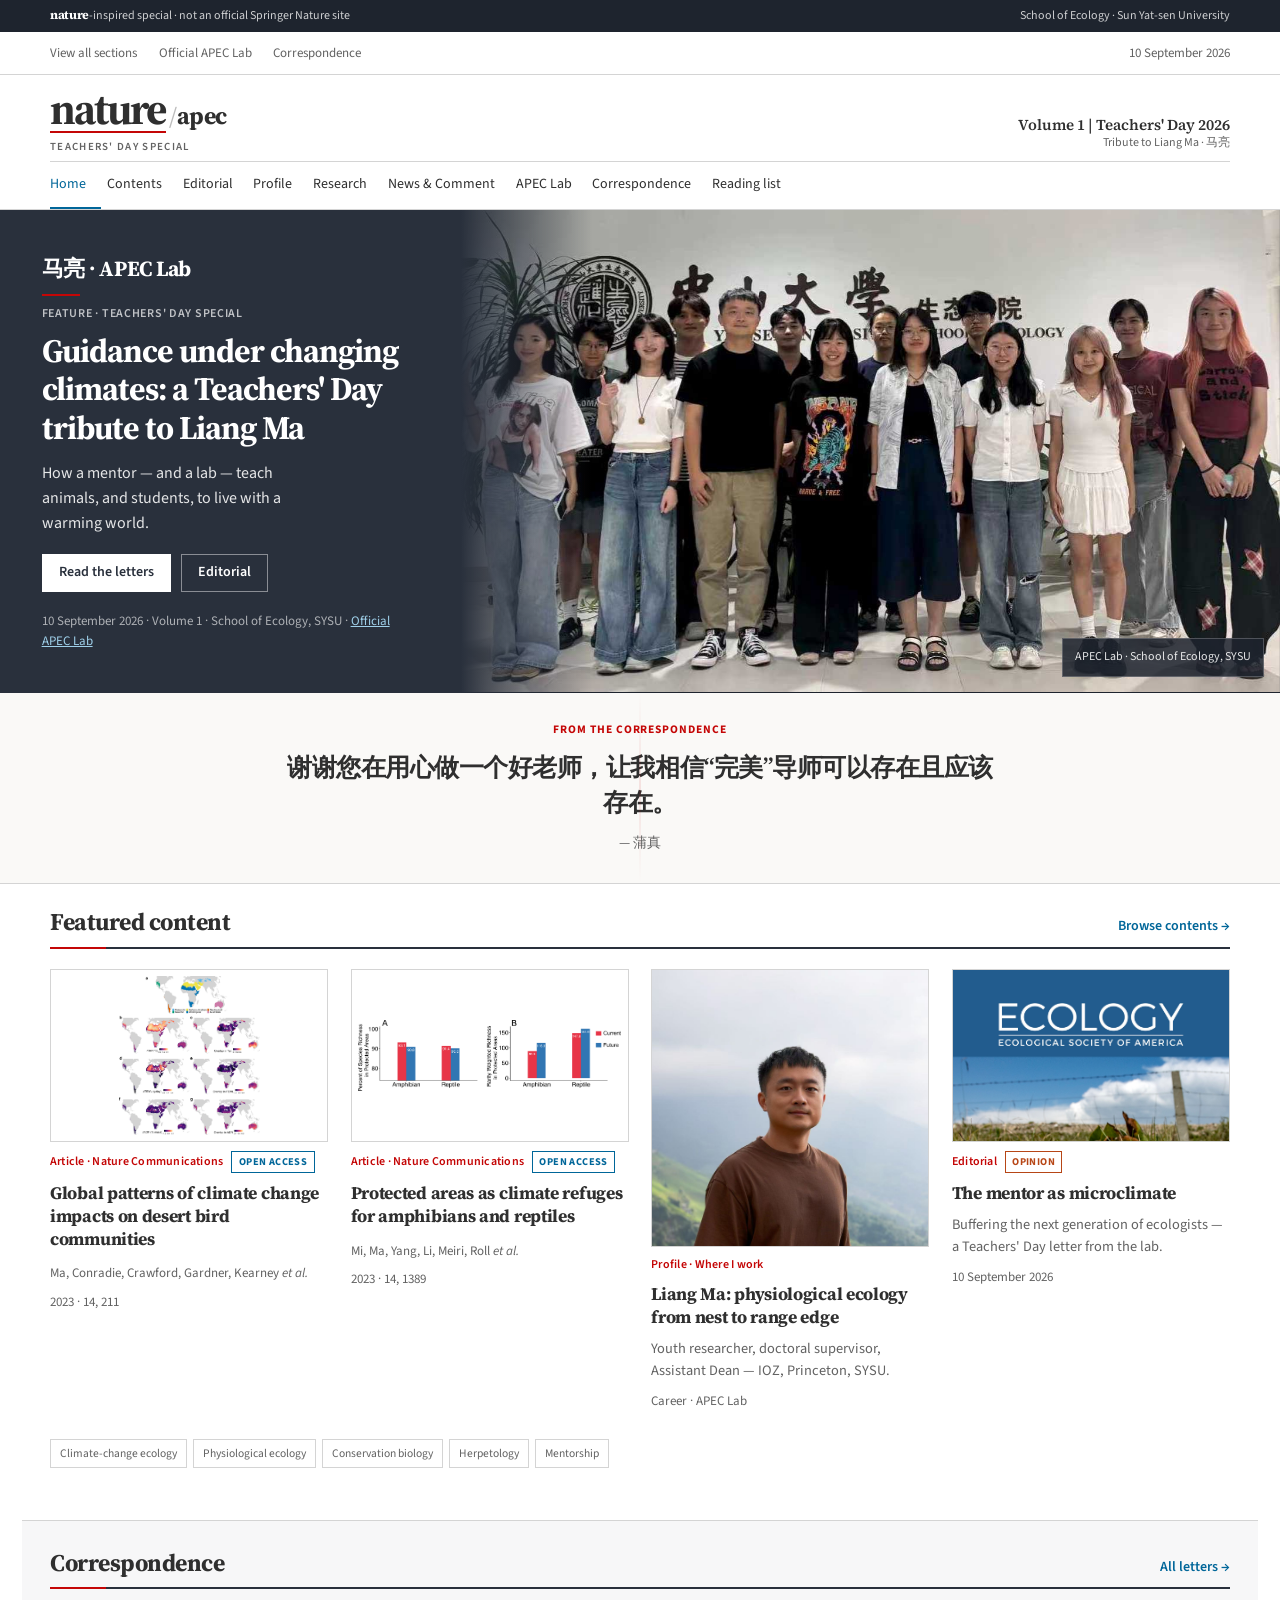
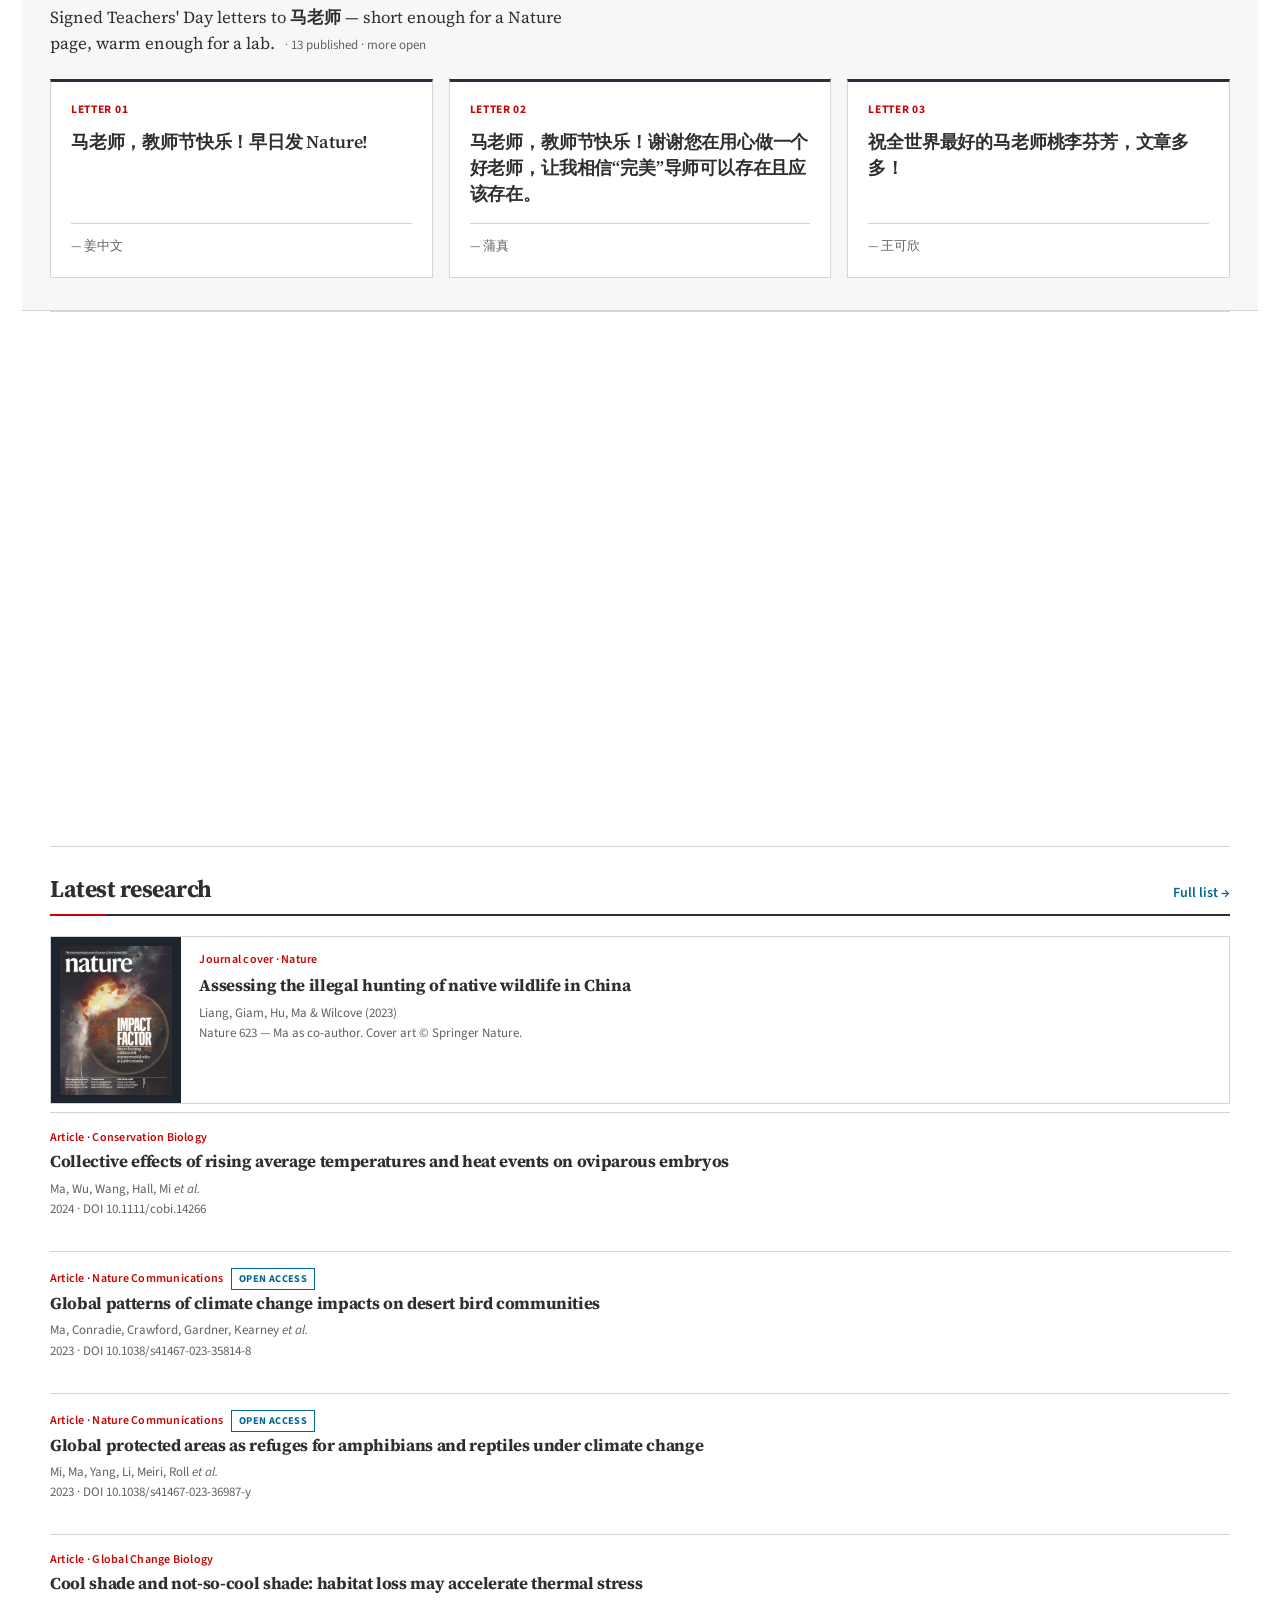
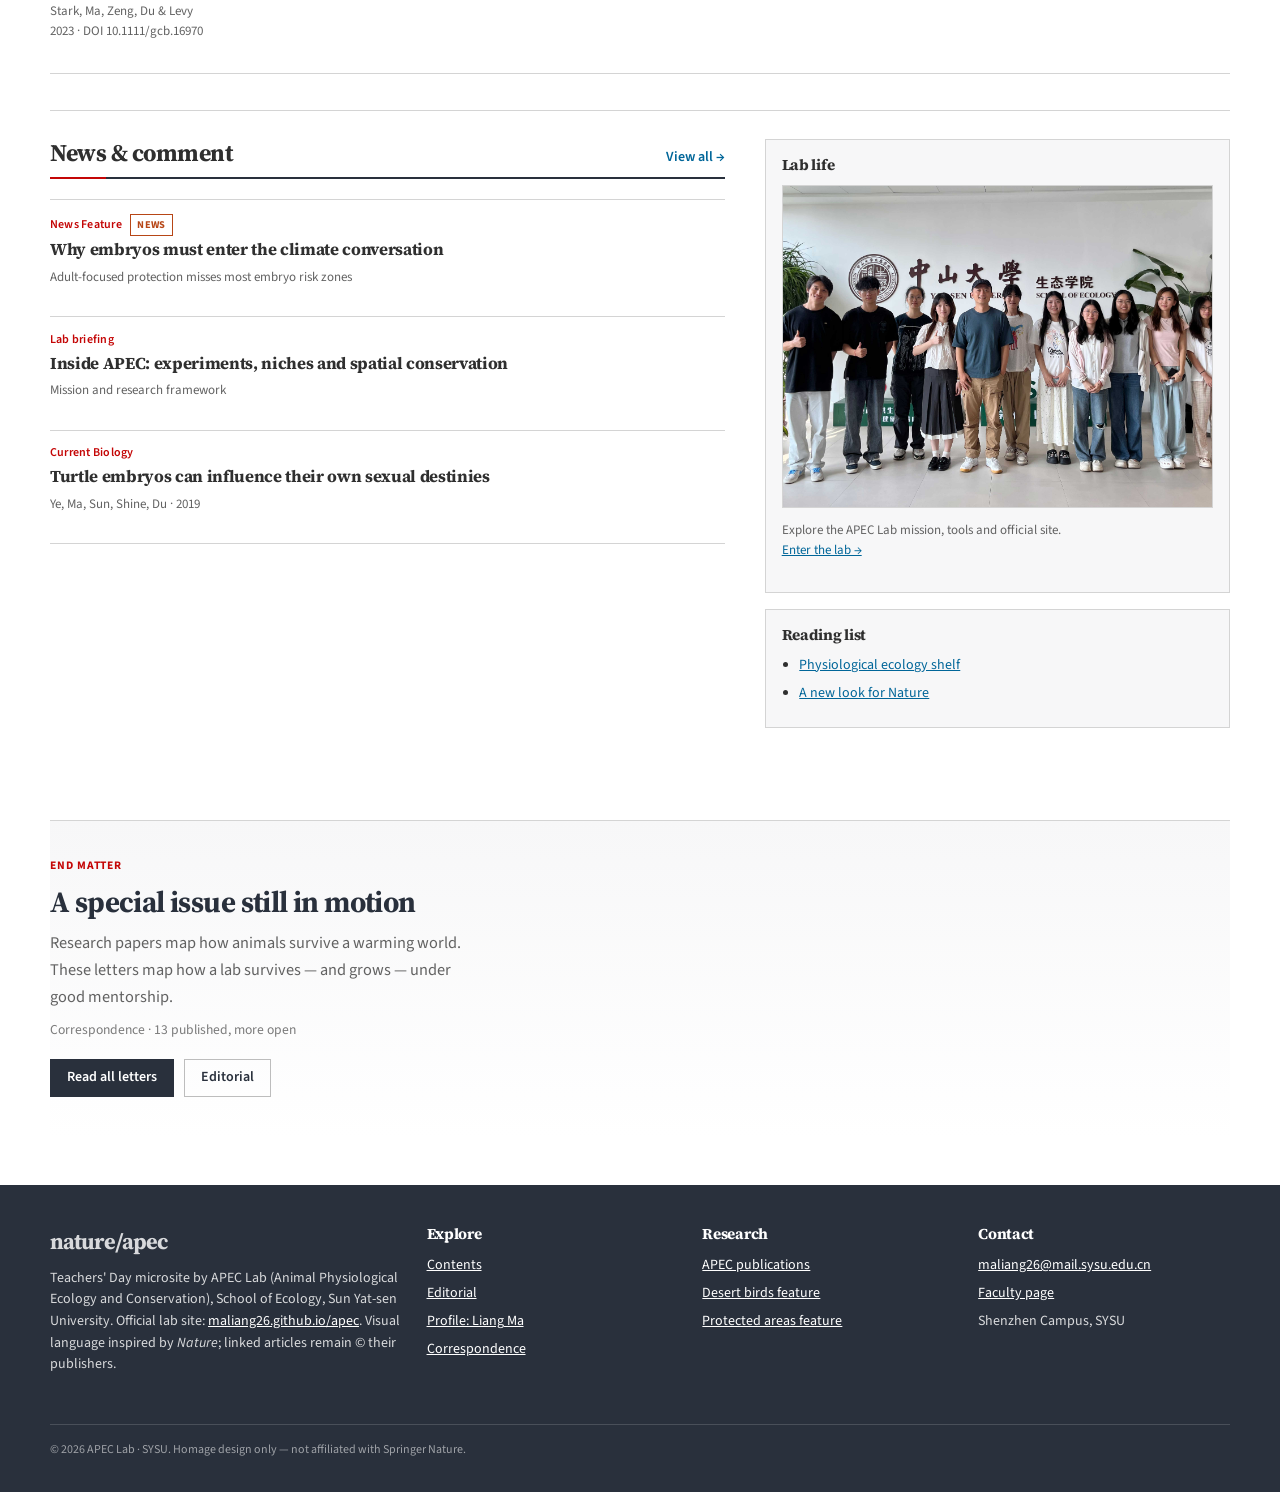
==== pages/index.html @ 11d54ad1 "Content polish: editorial copy, homepage entry, cache bump" ====
<!DOCTYPE html>
<html lang="zh-CN">
<head>
  <meta charset="UTF-8" />
  <meta http-equiv="refresh" content="0; url=../index.html" />
  <title>Redirecting to homepage…</title>
  <script>location.replace("../index.html");</script>
</head>
<body>
  <p><a href="../index.html">Go to the Teachers' Day special homepage</a></p>
</body>
</html>
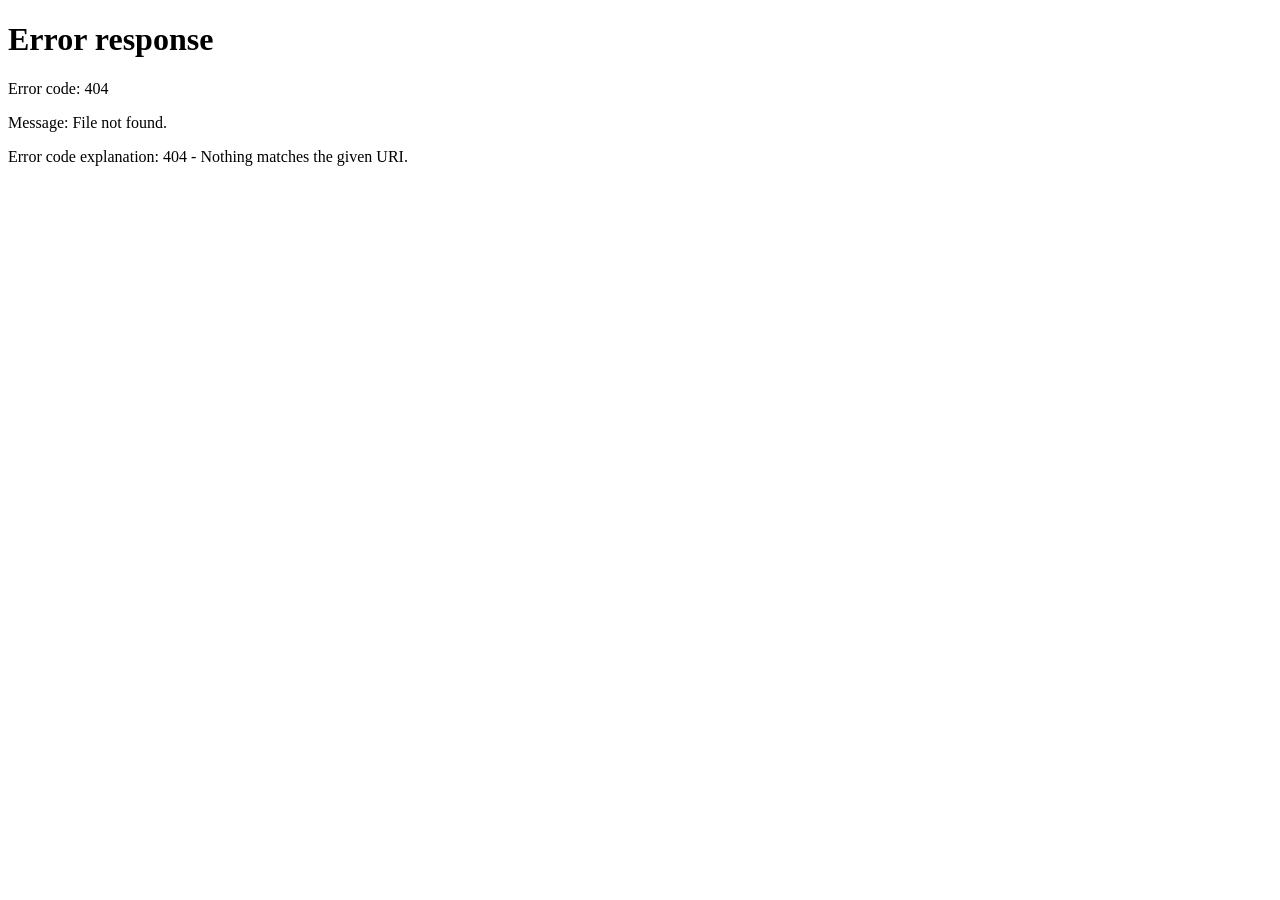
==== commit 83f87f72: "Align complete-issue copy and harden homepage entry" ====
--- a/pages/index.html
+++ b/pages/index.html
@@ -2,9 +2,17 @@
 <html lang="zh-CN">
 <head>
   <meta charset="UTF-8" />
+  <title>Redirecting to homepage…</title>
+  <script>
+    (function () {
+      var home = "/apec-teachers-day-2026/";
+      if (location.protocol === "file:") {
+        home = "../index.html";
+      }
+      location.replace(home);
+    })();
+  </script>
   <meta http-equiv="refresh" content="0; url=../index.html" />
-  <title>Redirecting to homepage…</title>
-  <script>location.replace("../index.html");</script>
 </head>
 <body>
   <p><a href="../index.html">Go to the Teachers' Day special homepage</a></p>
